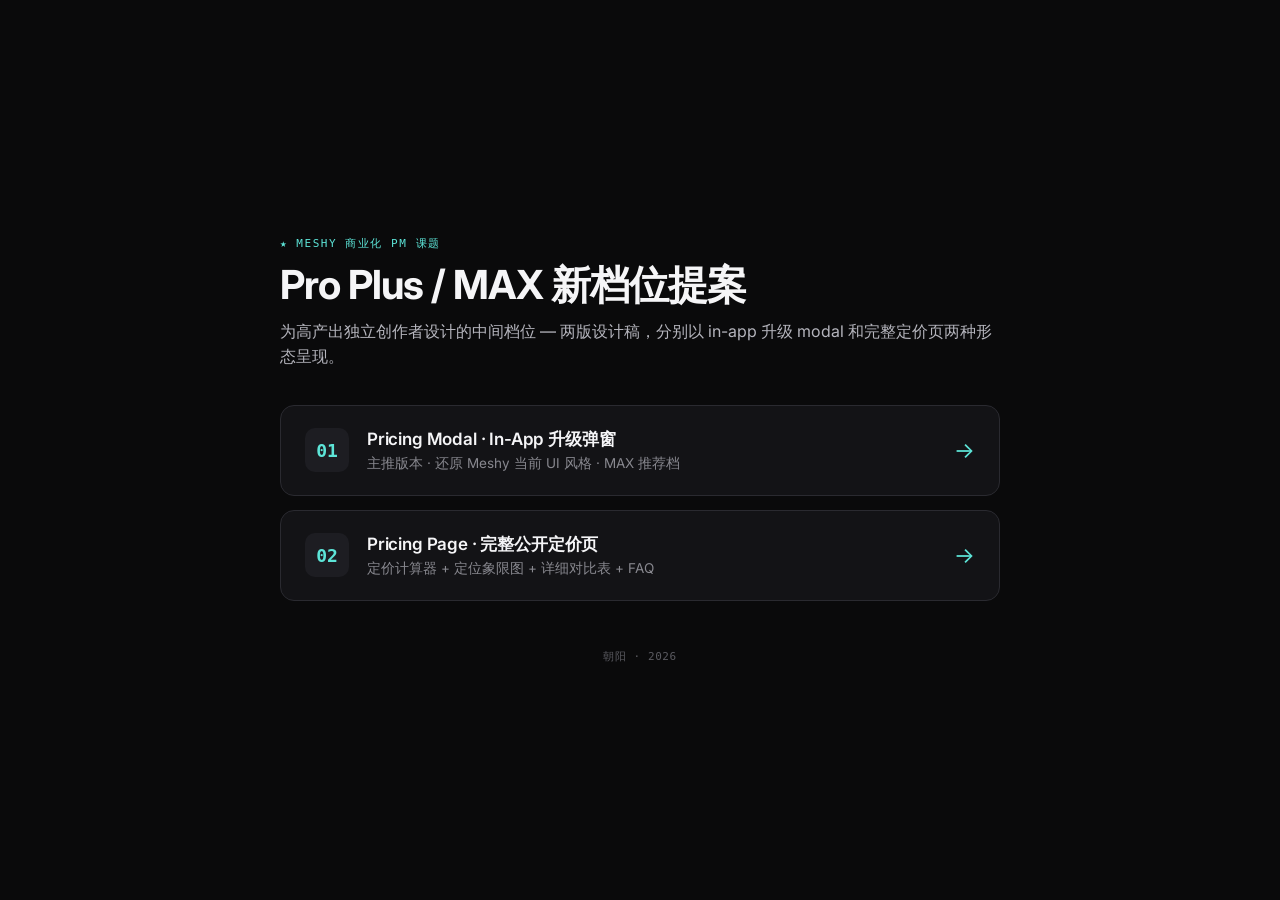
==== deploy/index.html @ dc38a3a3 "feat: add Meshy Pro/MAX pricing prototype to deploy/ Static HTML/CSS/JS prototype for the Meshy comm" ====
<!DOCTYPE html>
<html lang="zh-CN">
<head>
<meta charset="UTF-8">
<title>Meshy Pro Plus 提案 — Index</title>
<meta name="viewport" content="width=device-width, initial-scale=1">
<link href="https://fonts.googleapis.com/css2?family=Inter:wght@400;500;600;700&display=swap" rel="stylesheet">
<style>
  * { box-sizing: border-box; }
  body {
    margin: 0; padding: 48px 24px;
    background: #0a0a0b;
    color: #f5f5f7;
    font-family: 'Inter', system-ui, sans-serif;
    min-height: 100vh;
    display: grid; place-items: center;
  }
  .wrap { max-width: 720px; width: 100%; }
  .eyebrow {
    font-size: 11px; letter-spacing: 0.14em; text-transform: uppercase;
    color: #5de5d8; margin-bottom: 12px; font-family: monospace;
  }
  h1 {
    font-size: 40px; font-weight: 700; letter-spacing: -0.025em;
    margin: 0 0 12px; line-height: 1.1;
  }
  p.lede { color: #b5b5bd; font-size: 16px; margin: 0 0 36px; line-height: 1.55; }
  .cards { display: grid; gap: 14px; }
  .card {
    background: #131316;
    border: 1px solid #2a2a30;
    border-radius: 14px;
    padding: 22px 24px;
    display: flex; align-items: center; gap: 18px;
    transition: all 0.2s;
    text-decoration: none; color: inherit;
  }
  .card:hover { background: #1a1a1f; border-color: #5de5d8; transform: translateY(-1px); }
  .card .num {
    width: 44px; height: 44px;
    border-radius: 10px;
    background: #1d1d22;
    display: grid; place-items: center;
    font-family: monospace; font-weight: 700; font-size: 18px;
    color: #5de5d8;
    flex-shrink: 0;
  }
  .card .body { flex: 1; min-width: 0; }
  .card h3 { margin: 0 0 4px; font-size: 17px; font-weight: 600; letter-spacing: -0.01em; }
  .card p { margin: 0; font-size: 13.5px; color: #88888f; }
  .card .arrow { color: #5de5d8; font-size: 22px; }
  footer {
    margin-top: 48px;
    color: #5a5a60;
    font-family: monospace;
    font-size: 11px;
    letter-spacing: 0.05em;
    text-align: center;
  }
</style>
</head>
<body>
  <div class="wrap">
    <div class="eyebrow">★ Meshy 商业化 PM 课题</div>
    <h1>Pro Plus / MAX 新档位提案</h1>
    <p class="lede">为高产出独立创作者设计的中间档位 — 两版设计稿，分别以 in-app 升级 modal 和完整定价页两种形态呈现。</p>

    <div class="cards">
      <a class="card" href="Pricing Modal.html">
        <span class="num">01</span>
        <div class="body">
          <h3>Pricing Modal · In-App 升级弹窗</h3>
          <p>主推版本 · 还原 Meshy 当前 UI 风格 · MAX 推荐档</p>
        </div>
        <span class="arrow">→</span>
      </a>
      <a class="card" href="Pricing.html">
        <span class="num">02</span>
        <div class="body">
          <h3>Pricing Page · 完整公开定价页</h3>
          <p>定价计算器 + 定位象限图 + 详细对比表 + FAQ</p>
        </div>
        <span class="arrow">→</span>
      </a>
    </div>

    <footer>朝阳 · 2026</footer>
  </div>
</body>
</html>
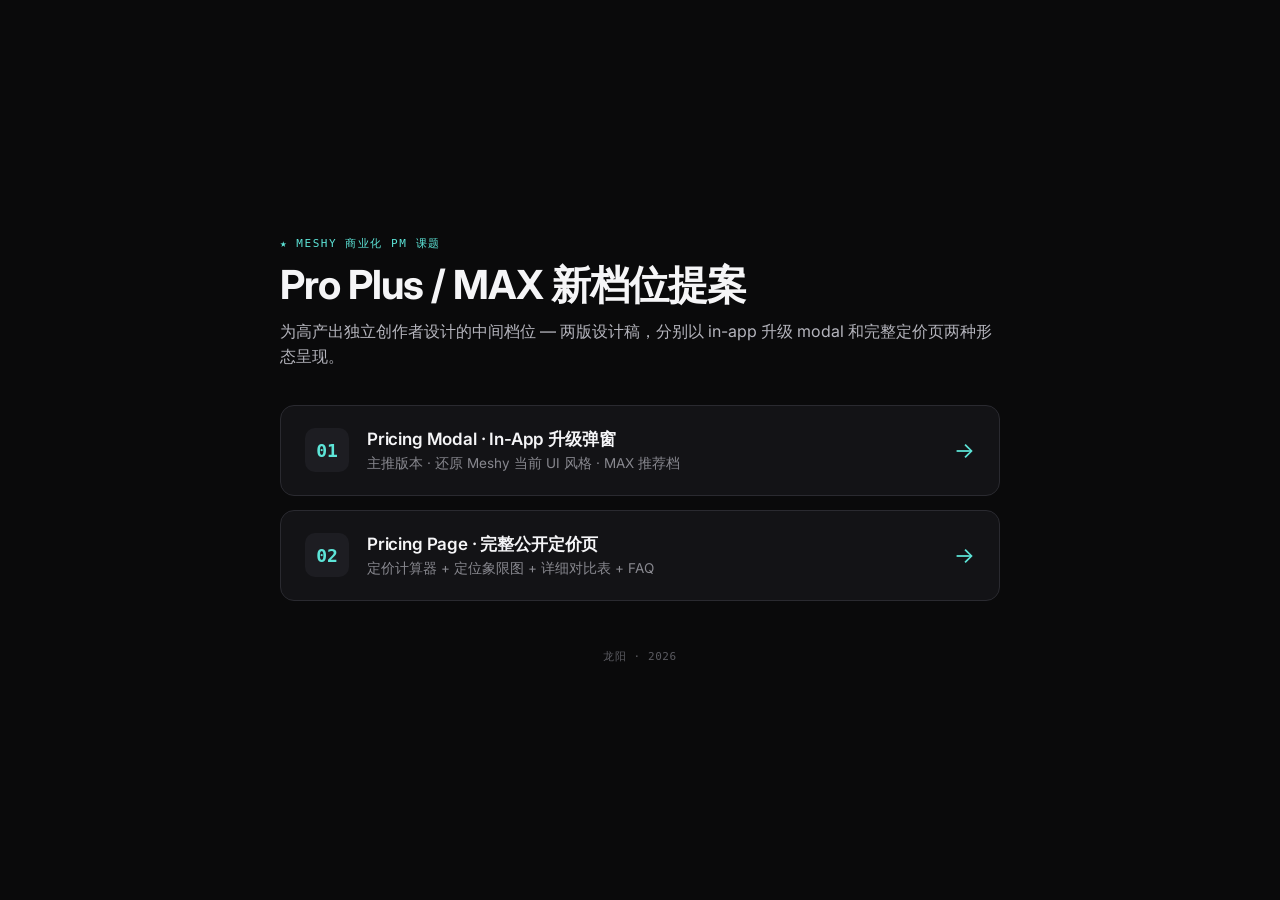
==== commit d4585418: "chore: rename byline 朝阳 → 龙阳 across pricing prototype" ====
--- a/deploy/index.html
+++ b/deploy/index.html
@@ -84,7 +84,7 @@
       </a>
     </div>
 
-    <footer>朝阳 · 2026</footer>
+    <footer>龙阳 · 2026</footer>
   </div>
 </body>
 </html>
